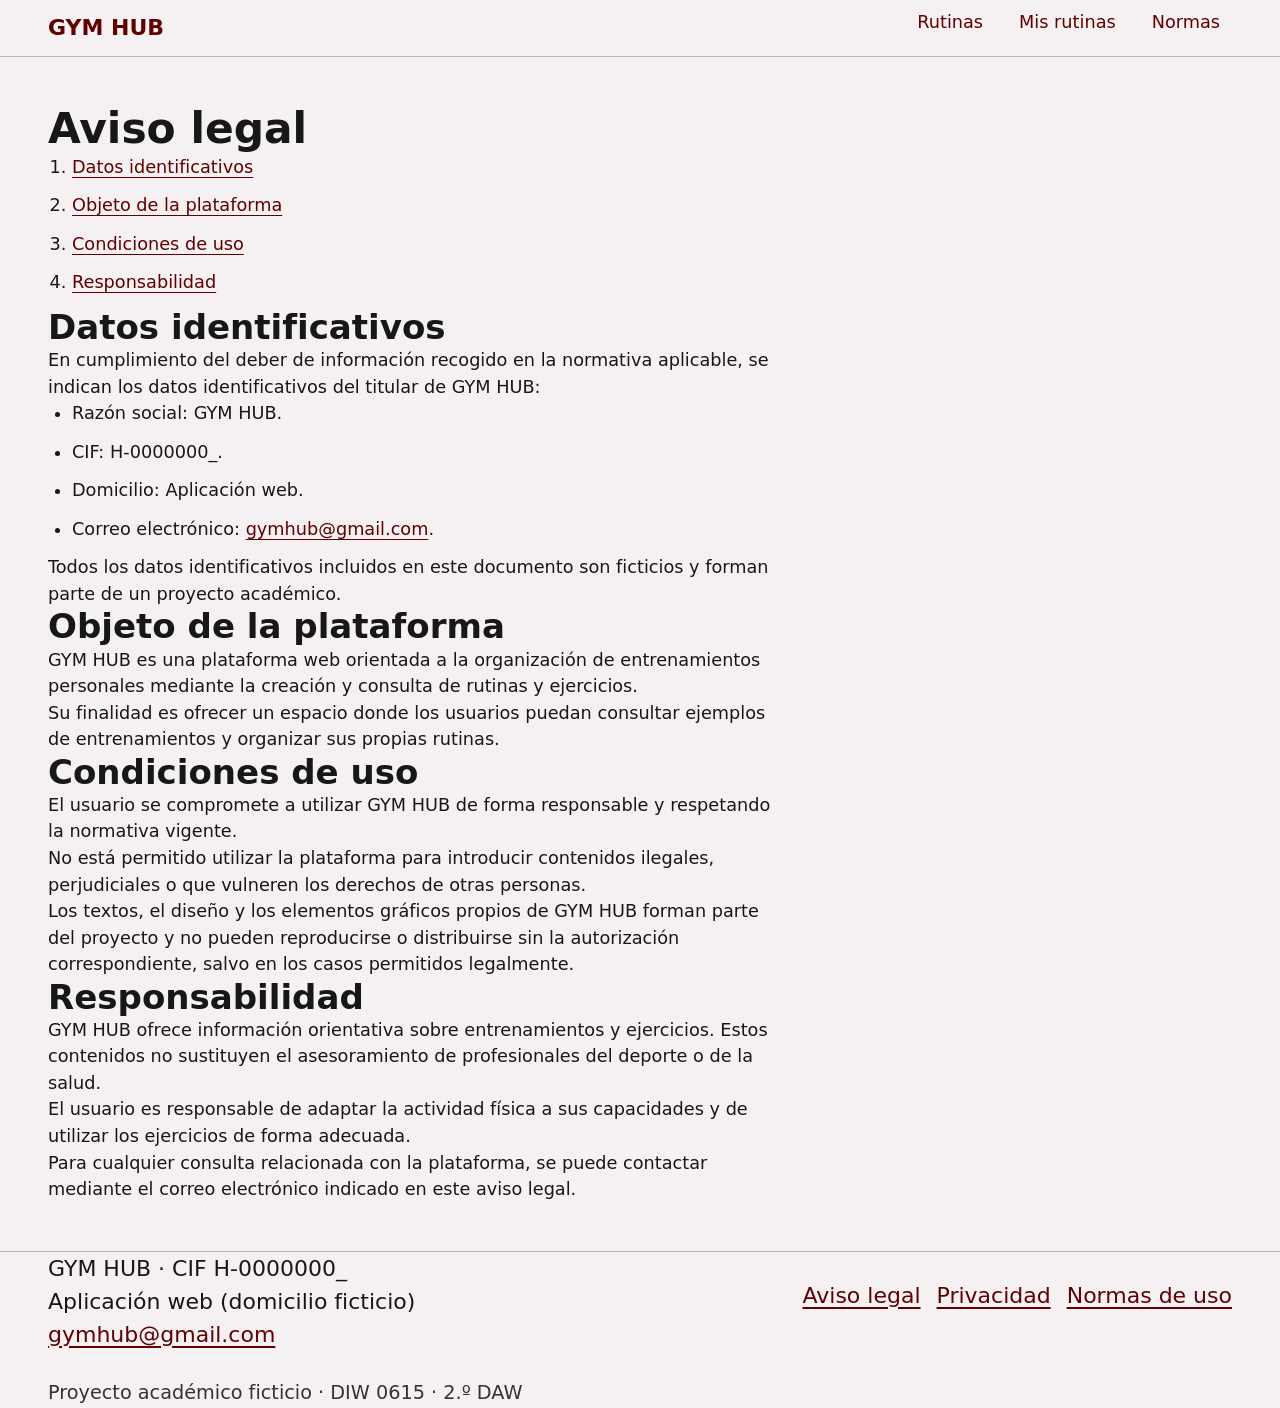
==== aviso-legal.html @ 75feb5da "S05: validación W3C de las 7 páginas" ====
<!doctype html>
<html lang="es">

<head>
    <meta charset="utf-8">
    <meta name="viewport" content="width=device-width, initial-scale=1">
    <title>Aviso legal · GYM HUB</title>
    <link rel="stylesheet" href="css/estilos.css">
</head>

<body>

    <a class="salto" href="#contenido">Saltar al contenido</a>

    <header class="cabecera">
        <div class="cabecera__interior contenedor">

            <a class="cabecera__marca" href="index.html">GYM HUB</a>

            <nav class="menu" aria-label="Principal">
                <ul class="menu__lista">
                    <li>
                        <a class="menu__enlace" href="index.html">Rutinas</a>
                    </li>
                    <li>
                        <a class="menu__enlace" href="mis-rutinas.html">Mis rutinas</a>
                    </li>
                    <li>
                        <a class="menu__enlace" href="normas.html">Normas</a>
                    </li>
                </ul>
            </nav>

        </div>
    </header>    
    
    <main id="contenido" class="contenedor">

        <article class="lectura">

            <h1>Aviso legal</h1>

            <nav aria-label="Índice del documento">
                <ol>
                    <li><a href="#datos-identificativos">Datos identificativos</a></li>
                    <li><a href="#objeto">Objeto de la plataforma</a></li>
                    <li><a href="#condiciones">Condiciones de uso</a></li>
                    <li><a href="#responsabilidad">Responsabilidad</a></li>
                </ol>
            </nav>

            <section id="datos-identificativos" aria-labelledby="titulo-datos">
                <h2 id="titulo-datos">Datos identificativos</h2>
                <p>En cumplimiento del deber de información recogido en la normativa aplicable, se indican los datos identificativos del titular de GYM HUB:</p>
                <ul>
                    <li>Razón social: GYM HUB.</li>
                    <li>CIF: H-0000000_.</li>
                    <li>Domicilio: Aplicación web.</li>
                    <li>Correo electrónico: <a href="mailto:gymhub@gmail.com">gymhub@gmail.com</a>.</li>
                </ul>
                <p>Todos los datos identificativos incluidos en este documento son ficticios y forman parte de un proyecto académico.</p>
            </section>

            <section id="objeto" aria-labelledby="titulo-objeto">
                <h2 id="titulo-objeto">Objeto de la plataforma</h2>
                <p>GYM HUB es una plataforma web orientada a la organización de entrenamientos personales mediante la creación y consulta de rutinas y ejercicios.</p>
                <p>Su finalidad es ofrecer un espacio donde los usuarios puedan consultar ejemplos de entrenamientos y organizar sus propias rutinas.</p>
            </section>

            <section id="condiciones" aria-labelledby="titulo-condiciones">
                <h2 id="titulo-condiciones">Condiciones de uso</h2>
                <p>El usuario se compromete a utilizar GYM HUB de forma responsable y respetando la normativa vigente.</p>
                <p>No está permitido utilizar la plataforma para introducir contenidos ilegales, perjudiciales o que vulneren los derechos de otras personas.</p>
                <p>Los textos, el diseño y los elementos gráficos propios de GYM HUB forman parte del proyecto y no pueden reproducirse o distribuirse sin la autorización correspondiente, salvo en los casos permitidos legalmente.</p>
            </section>

            <section id="responsabilidad" aria-labelledby="titulo-responsabilidad">
                <h2 id="titulo-responsabilidad">Responsabilidad</h2>
                <p>GYM HUB ofrece información orientativa sobre entrenamientos y ejercicios. Estos contenidos no sustituyen el asesoramiento de profesionales del deporte o de la salud.</p>
                <p>El usuario es responsable de adaptar la actividad física a sus capacidades y de utilizar los ejercicios de forma adecuada.</p>
                <p>Para cualquier consulta relacionada con la plataforma, se puede contactar mediante el correo electrónico indicado en este aviso legal.</p>
            </section>

        </article>
    </main>

    <footer class="pie">
        <div class="pie__interior contenedor">

            <address class="pie__datos">
                GYM HUB · CIF H-0000000_<br>
                Aplicación web (domicilio ficticio)<br>
                <a href="mailto:gymhub@gmail.com">gymhub@gmail.com</a>
            </address>

            <nav aria-label="Legal">
                <ul class="pie__enlaces">
                    <li>
                        <a href="aviso-legal.html">Aviso legal</a>
                    </li>
                    <li>
                        <a href="privacidad.html">Privacidad</a>
                    </li>
                    <li>
                        <a href="normas.html">Normas de uso</a>
                    </li>
                </ul>
            </nav>

            <p class="pie__nota">
                <small>Proyecto académico ficticio · DIW 0615 · 2.º DAW</small>
            </p>

        </div>
    </footer>

</body>
</html>
---- css/estilos.css ----
@layer reset, tokens, base, layout, components, utilities;
@layer tokens {
  :root {
    --color-fondo: light-dark(#f5f1f2, #171719);
    --color-superficie: light-dark(#f5f1f2, #222225);
    --color-texto: light-dark(#171719, #f5f1f2);
    --color-texto-suave: light-dark(#3a3034, #b8b1b4);
    --color-borde: light-dark(#b8b1b4, #3a3034);
    --color-borde-control: light-dark(#3a3034, #b8b1b4);
    --color-acento: light-dark(#610000, #ff3d3d);
    --color-acento-hover: light-dark(#610000, #ff3d3d);
    --color-sobre-acento: light-dark(#f5f1f2, #171719);
    --color-acento-tenue: light-dark(#f5f1f2, #3a0000);
    --color-exito: light-dark(#047857, #6ee7b7);
    --color-exito-tenue: light-dark(#ecfdf5, #022c22);
    --color-foco: light-dark(#610000, #ff3d3d);
    --paso-menos-1: clamp(0.8333rem, 0.8111rem + 0.099vw, 0.9rem);
    --paso-0: clamp(1rem, 0.9583rem + 0.185vw, 1.125rem);
    --paso-1: clamp(1.2rem, 1.1312rem + 0.306vw, 1.4063rem);
    --paso-2: clamp(1.44rem, 1.3341rem + 0.471vw, 1.7578rem);
    --paso-3: clamp(1.728rem, 1.5716rem + 0.695vw, 2.1973rem);
    --paso-4: clamp(2.0736rem, 1.8493rem + 0.997vw, 2.7466rem);
    --paso-5: clamp(2.4883rem, 2.1734rem + 1.4vw, 3.4332rem);
    --fuente-base: system-ui, -apple-system, 'Segoe UI', Roboto, sans-serif;
    --fuente-mono: ui-monospace, 'Cascadia Code', Menlo, monospace;
    --interlineado-titulo: 1.15;
    --interlineado-texto: 1.5;
    --espacio-3xs: 0.25rem;
    --espacio-2xs: 0.5rem;
    --espacio-xs: 0.75rem;
    --espacio-s: 1rem;
    --espacio-m: 1.5rem;
    --espacio-l: 2rem;
    --espacio-xl: 3rem;
    --espacio-2xl: 4rem;
    --radio-control: 0.5rem;
    --radio-tarjeta: 0.75rem;
    --radio-pildora: 999px;
    --sombra-tarjeta: 0 1px 2px rgb(15 23 42 / 0.08), 0 4px 12px rgb(15 23 42 / 0.06);
  }
  :where(:root) {
    color-scheme: light dark;
  }
  :where(:root:has([name=tema][value=claro]:checked)) {
    color-scheme: light;
  }
  :where(:root:has([name=tema][value=oscuro]:checked)) {
    color-scheme: dark;
  }
}
@layer reset {
  *,
  *::before,
  *::after {
    box-sizing: border-box;
  }
  * {
    margin: 0;
  }
  html {
    text-size-adjust: none;
  }
  body {
    min-block-size: 100dvh;
  }
  img,
  picture,
  svg,
  video {
    display: block;
    max-inline-size: 100%;
    block-size: auto;
  }
  input,
  button,
  textarea,
  select {
    font: inherit;
  }
  p,
  h1,
  h2,
  h3,
  h4 {
    overflow-wrap: break-word;
  }
  @media (prefers-reduced-motion: reduce) {
    *,
    *::before,
    *::after {
      transition-duration: 0.01ms !important;
      animation-duration: 0.01ms !important;
      animation-iteration-count: 1 !important;
    }
  }
}
@layer base {
  body {
    background-color: var(--color-fondo);
    color: var(--color-texto);
    font-family: var(--fuente-base);
    font-size: var(--paso-0);
    line-height: var(--interlineado-texto);
  }
  main {
    padding-block: var(--espacio-xl);
  }
  h1,
  h2,
  h3 {
    line-height: var(--interlineado-titulo);
    text-wrap: balance;
  }
  h1 {
    font-size: var(--paso-4);
  }
  h2 {
    font-size: var(--paso-3);
  }
  h3 {
    font-size: var(--paso-2);
  }
  a {
    color: var(--color-acento);
    text-underline-offset: 0.2em;
  }
  a:hover {
    text-decoration-thickness: 2px;
  }
  :focus-visible {
    outline: 3px solid var(--color-foco);
    outline-offset: 2px;
  }
  code {
    font-family: var(--fuente-mono);
    font-size: 0.9em;
  }
  p {
    max-inline-size: 65ch;
  }
  small {
    font-size: 0.875em;
    color: var(--color-texto-suave);
  }
  strong {
    font-weight: 700;
  }
  ul,
  ol {
    padding-inline-start: var(--espacio-m);
  }
  li {
    margin-block-end: var(--espacio-xs);
  }
  hr {
    border: 0;
    border-top: 1px solid var(--color-borde);
    margin-block: var(--espacio-l);
  }
  table {
    width: 100%;
    border-collapse: collapse;
  }
  th,
  td {
    padding: var(--espacio-xs);
    border-bottom: 1px solid var(--color-borde);
  }
  th {
    font-weight: 700;
    text-align: left;
  }
  td {
    text-align: right;
  }
  fieldset {
    border: 1px solid var(--color-borde-control);
    border-radius: var(--radio-control);
    padding: var(--espacio-s);
  }
  legend {
    font-weight: 700;
    padding-inline: var(--espacio-2xs);
  }
  label {
    display: block;
    margin-block-end: var(--espacio-2xs);
    font-weight: 600;
  }
  input,
  select {
    width: 100%;
    padding: var(--espacio-xs);
    border: 1px solid var(--color-borde-control);
    border-radius: var(--radio-control);
    background-color: var(--color-superficie);
    color: var(--color-texto);
    font: inherit;
  }
  min-block-size: 2.75rem;
  min-inline-size: 2.75rem;
}
@layer layout {
  .contenedor {
    inline-size: min(100% - 2 * var(--espacio-s), 75rem);
    margin-inline: auto;
  }
  @media (min-width: 64em) {
    .contenedor {
      inline-size: min(100% - 2 * var(--espacio-xl), 75rem);
    }
  }
}
@layer layout {
  .salto {
    position: absolute;
    inset-block-start: var(--espacio-s);
    inset-inline-start: var(--espacio-s);
    z-index: 10;
    padding: var(--espacio-xs);
    transform: translateY(-200%);
    background-color: var(--color-superficie);
    color: var(--color-texto);
  }
  .salto:focus {
    transform: translateY(0);
  }
  .cabecera {
    background-color: var(--color-superficie);
    border-bottom: 1px solid var(--color-borde);
  }
  .cabecera__interior {
    display: flex;
    align-items: center;
    justify-content: space-between;
    flex-wrap: wrap;
    gap: var(--espacio-s);
  }
  .cabecera__marca {
    font-size: var(--paso-1);
    font-weight: 700;
    text-decoration: none;
  }
  .menu__lista {
    display: flex;
    flex-wrap: wrap;
    gap: var(--espacio-xs);
    margin: 0;
    padding: 0;
    list-style: none;
  }
  .menu__enlace {
    display: inline-flex;
    align-items: center;
    justify-content: center;
    padding-inline: var(--espacio-xs);
    text-decoration: none;
    min-block-size: 2.75rem;
    min-inline-size: 2.75rem;
  }
  .menu__enlace[aria-current=page] {
    font-weight: 700;
    text-decoration: underline;
    text-decoration-thickness: 2px;
  }
}
@layer layout {
  .pie {
    border-top: 1px solid var(--color-borde);
    font-size: var(--paso-1);
  }
  .pie__interior {
    display: flex;
    flex-wrap: wrap;
    align-items: center;
    justify-content: space-between;
    gap: var(--espacio-m);
  }
  .pie__datos {
    font-style: normal;
  }
  .pie__enlaces {
    display: flex;
    flex-wrap: wrap;
    gap: var(--espacio-s);
    margin: 0;
    padding: 0;
    list-style: none;
  }
  .pie__nota {
    flex-basis: 100%;
  }
}
@layer layout {
  .hueco {
    padding: var(--espacio-l);
    border: 1px dashed var(--color-borde-control);
    color: var(--color-texto-suave);
  }
}
@layer components {
  .boton {
    min-block-size: 2.75rem;
    min-inline-size: 2.75rem;
    display: inline-flex;
    gap: var(--espacio-2xs);
    align-items: center;
    justify-content: center;
    padding-block: var(--espacio-xs);
    padding-inline: var(--espacio-m);
    border: 2px solid transparent;
    border-radius: var(--radio-control);
    background-color: var(--color-acento);
    color: var(--color-sobre-acento);
    font-weight: 700;
    text-decoration: none;
    cursor: pointer;
    transition: background-color 150ms ease;
  }
  .boton:hover {
    background-color: var(--color-acento-hover);
  }
  .boton:focus-visible {
    outline: 3px solid var(--color-foco);
    outline-offset: 2px;
  }
  .boton:disabled {
    opacity: 0.5;
    cursor: not-allowed;
  }
  .boton--bloque {
    inline-size: 100%;
  }
  .boton--secundario {
    border-color: currentcolor;
    background-color: transparent;
    color: var(--color-acento);
  }
  .boton--secundario:hover {
    background-color: var(--color-acento-tenue);
  }
  .boton--dorado {
    border-color: var(--color-dorado);
    background-color: var(--color-dorado);
    color: var(--color-neutro-900);
  }
  .boton--dorado:hover {
    background-color: var(--color-dorado);
    filter: brightness(0.9);
  }
}
@layer components {
  .turno {
    display: grid;
    gap: var(--espacio-3xs);
    padding: var(--espacio-s);
    border: 1px solid var(--color-borde);
    border-radius: var(--radio-tarjeta);
    background-color: var(--color-superficie);
    color: var(--color-texto);
    cursor: pointer;
    min-block-size: 44px;
  }
  .turno .turno__control {
    position: absolute;
    inline-size: 1px;
    block-size: 1px;
    opacity: 0;
  }
  .turno .turno__hora {
    font-weight: 700;
  }
  .turno .turno__estado {
    color: var(--color-texto-suave);
    font-size: 0.875rem;
  }
  .turno:has(:checked) {
    border: 2px solid var(--color-acento);
    background-color: var(--color-acento-tenue);
  }
  .turno:has(:disabled) {
    opacity: 0.55;
    cursor: not-allowed;
    border-style: dashed;
  }
  .turno:has(:focus-visible) {
    outline: 3px solid var(--color-foco);
    outline-offset: 2px;
  }
}
@layer components {
  .guia {
    display: grid;
    gap: var(--espacio-xl);
    padding-block: var(--espacio-l);
  }
  .guia__seccion {
    display: grid;
    gap: var(--espacio-s);
  }
  .guia__desplazable {
    overflow-x: auto;
  }
  .guia__tabla {
    inline-size: 100%;
    border-collapse: collapse;
  }
  .guia__tabla th,
  .guia__tabla td {
    padding: var(--espacio-2xs);
    border-block-end: 1px solid var(--color-borde);
    text-align: start;
    vertical-align: middle;
  }
  .guia__tabla code {
    white-space: nowrap;
  }
  .guia__tipo {
    line-height: var(--interlineado-titulo);
  }
  .guia__tipo:nth-of-type(2) {
    font-size: var(--paso-5);
  }
  .guia__tipo:nth-of-type(3) {
    font-size: var(--paso-4);
  }
  .guia__tipo:nth-of-type(4) {
    font-size: var(--paso-3);
  }
  .guia__tipo:nth-of-type(5) {
    font-size: var(--paso-2);
  }
  .guia__tipo:nth-of-type(6) {
    font-size: var(--paso-1);
  }
  .guia__tipo:nth-of-type(7) {
    font-size: var(--paso-0);
  }
  .guia__tipo:nth-of-type(8) {
    font-size: var(--paso-menos-1);
  }
  .guia__fila {
    display: flex;
    flex-wrap: wrap;
    gap: var(--espacio-s);
    align-items: center;
  }
  .guia-cabecera {
    display: flex;
    flex-wrap: wrap;
    gap: var(--espacio-s);
    align-items: center;
    justify-content: space-between;
    padding-block: var(--espacio-s);
    border-block-end: 1px solid var(--color-borde);
  }
  .muestra {
    display: block;
    inline-size: 3rem;
    block-size: 3rem;
    border: 1px solid var(--color-borde);
    border-radius: var(--radio-control);
    background-color: var(--muestra);
  }
  .barra {
    display: block;
    inline-size: var(--ancho);
    block-size: var(--espacio-s);
    border-radius: var(--radio-control);
    background-color: var(--color-acento);
  }
  .selector-tema {
    display: flex;
    gap: var(--espacio-s);
    align-items: center;
    border: 0;
    padding: 0;
  }
  .selector-tema legend {
    float: inline-start;
    margin-inline-end: var(--espacio-2xs);
    font-weight: 700;
  }
}
@layer components {
  .invitados {
    border: 1px solid var(--color-borde);
    border-radius: var(--radio-tarjeta);
    padding: var(--espacio-s);
    background-color: var(--color-superficie);
    color: var(--color-texto);
  }
  .invitados__opciones {
    display: flex;
    gap: var(--espacio-xs);
    flex-wrap: wrap;
    align-items: center;
  }
  .invitados__opcion {
    display: flex;
    align-items: center;
    justify-content: center;
    padding-inline: var(--espacio-s);
    border: 1px solid var(--color-borde-control);
    border-radius: var(--radio-control);
    cursor: pointer;
    min-block-size: 2.75rem;
    min-inline-size: 2.75rem;
  }
  .invitados__opcion:has(:checked) {
    border: 2px solid var(--color-acento);
    background-color: var(--color-acento-tenue);
    color: var(--color-texto);
    font-weight: 700;
  }
  .invitados__opcion:has(:focus-visible) {
    outline: 3px solid var(--color-foco);
    outline-offset: 2px;
  }
}
@layer components {
  .aviso {
    border: 1px solid var(--color-acento);
    background-color: var(--color-acento-tenue);
    padding: var(--espacio-s);
    border-radius: var(--radio-tarjeta);
    color: var(--color-texto);
  }
  .aviso__concepto {
    font-family: var(--fuente-mono);
  }
}
@layer utilities {
  .visualmente-oculto {
    position: absolute !important;
    inline-size: 1px !important;
    block-size: 1px !important;
    overflow: hidden !important;
    clip-path: inset(50%) !important;
    white-space: nowrap !important;
  }
}
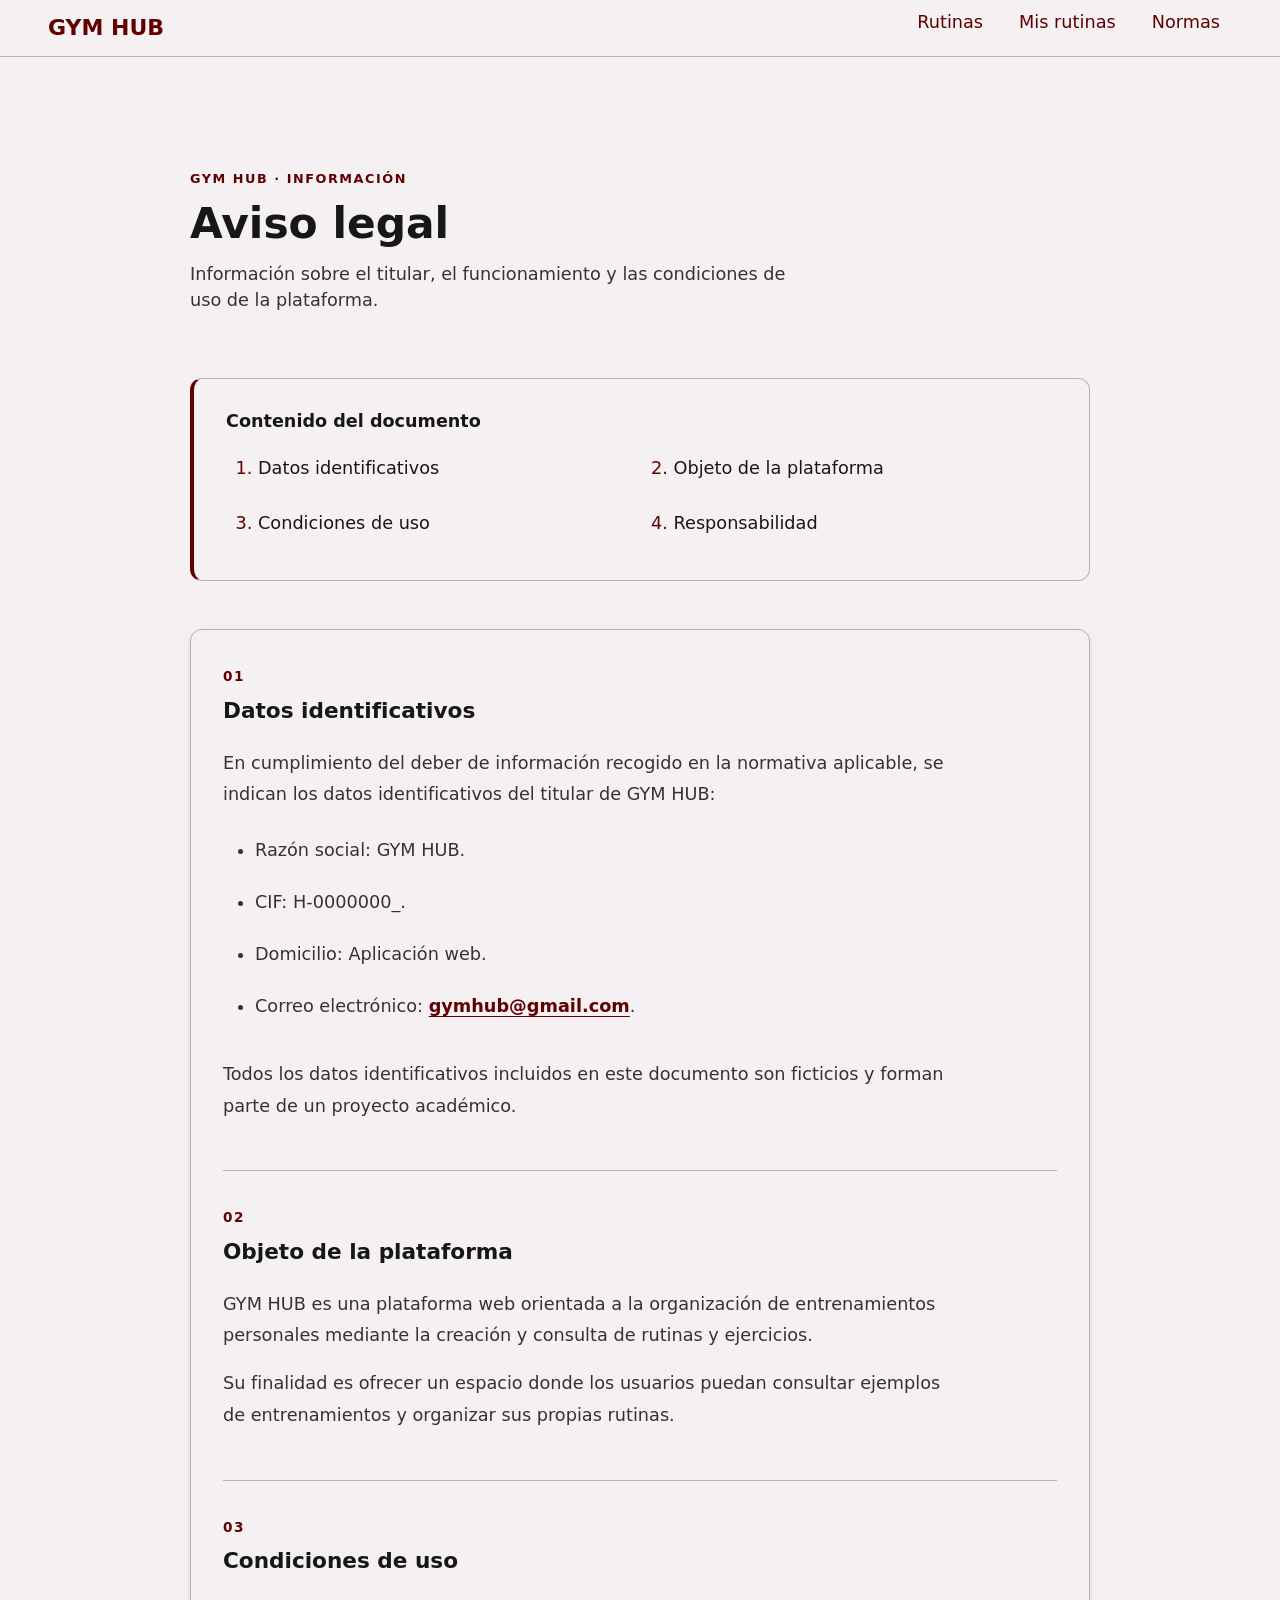
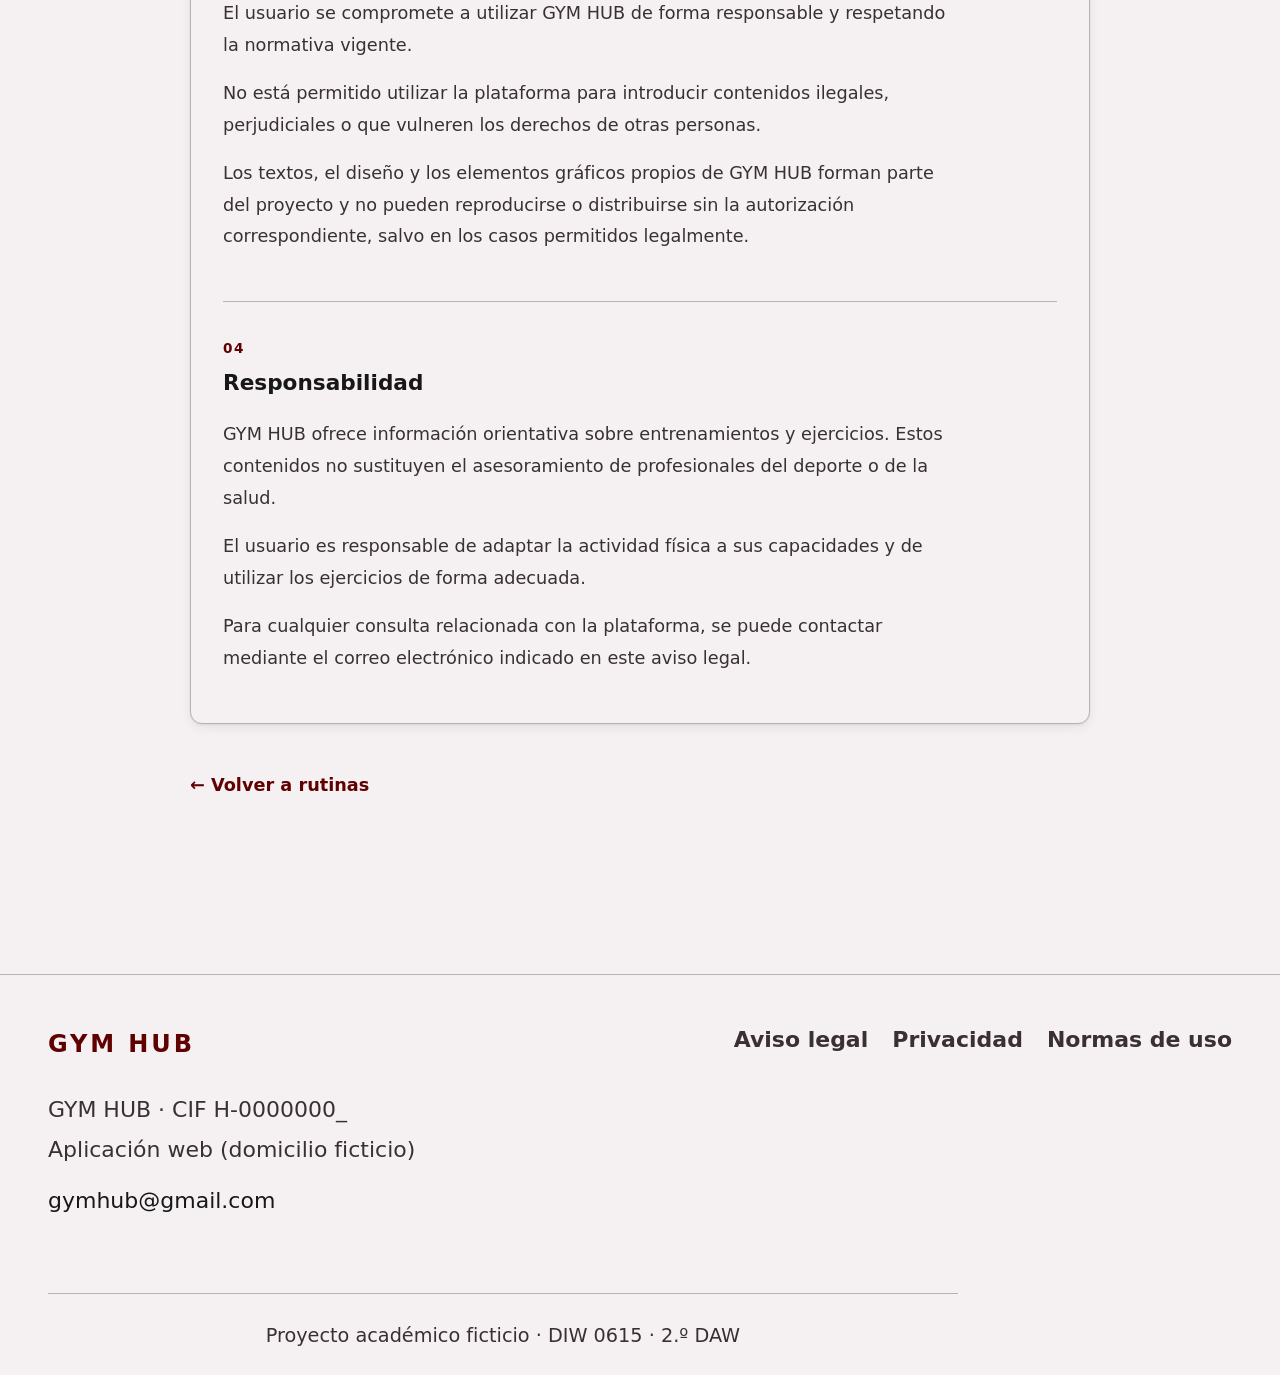
==== commit d3ca0ac7: "mejora estilo css html" ====
--- a/aviso-legal.html
+++ b/aviso-legal.html
@@ -34,13 +34,20 @@
         </div>
     </header>    
     
+    
     <main id="contenido" class="contenedor">
+        <article class="documento-legal">
 
-        <article class="lectura">
+            <header class="documento-legal__cabecera">
+                <p class="mis-rutinas__etiqueta">GYM HUB · INFORMACIÓN</p>
+                <h1>Aviso legal</h1>
+                <p class="mis-rutinas__descripcion">
+                    Información sobre el titular, el funcionamiento y las condiciones de uso de la plataforma.
+                </p>
+            </header>
 
-            <h1>Aviso legal</h1>
-
-            <nav aria-label="Índice del documento">
+            <nav class="documento-legal__indice" aria-label="Índice del documento">
+                <h2>Contenido del documento</h2>
                 <ol>
                     <li><a href="#datos-identificativos">Datos identificativos</a></li>
                     <li><a href="#objeto">Objeto de la plataforma</a></li>
@@ -49,40 +56,51 @@
                 </ol>
             </nav>
 
-            <section id="datos-identificativos" aria-labelledby="titulo-datos">
-                <h2 id="titulo-datos">Datos identificativos</h2>
-                <p>En cumplimiento del deber de información recogido en la normativa aplicable, se indican los datos identificativos del titular de GYM HUB:</p>
-                <ul>
-                    <li>Razón social: GYM HUB.</li>
-                    <li>CIF: H-0000000_.</li>
-                    <li>Domicilio: Aplicación web.</li>
-                    <li>Correo electrónico: <a href="mailto:gymhub@gmail.com">gymhub@gmail.com</a>.</li>
-                </ul>
-                <p>Todos los datos identificativos incluidos en este documento son ficticios y forman parte de un proyecto académico.</p>
-            </section>
+            <div class="documento-legal__contenido">
+                <section id="datos-identificativos" aria-labelledby="titulo-datos">
+                    <span class="documento-legal__numero">01</span>
+                    <h2 id="titulo-datos">Datos identificativos</h2>
+                    <p>En cumplimiento del deber de información recogido en la normativa aplicable, se indican los datos identificativos del titular de GYM HUB:</p>
+                    <ul>
+                        <li>Razón social: GYM HUB.</li>
+                        <li>CIF: H-0000000_.</li>
+                        <li>Domicilio: Aplicación web.</li>
+                        <li>Correo electrónico: <a href="mailto:gymhub@gmail.com">gymhub@gmail.com</a>.</li>
+                    </ul>
+                    <p>Todos los datos identificativos incluidos en este documento son ficticios y forman parte de un proyecto académico.</p>
+                </section>
 
-            <section id="objeto" aria-labelledby="titulo-objeto">
-                <h2 id="titulo-objeto">Objeto de la plataforma</h2>
-                <p>GYM HUB es una plataforma web orientada a la organización de entrenamientos personales mediante la creación y consulta de rutinas y ejercicios.</p>
-                <p>Su finalidad es ofrecer un espacio donde los usuarios puedan consultar ejemplos de entrenamientos y organizar sus propias rutinas.</p>
-            </section>
+                <section id="objeto" aria-labelledby="titulo-objeto">
+                    <span class="documento-legal__numero">02</span>
+                    <h2 id="titulo-objeto">Objeto de la plataforma</h2>
+                    <p>GYM HUB es una plataforma web orientada a la organización de entrenamientos personales mediante la creación y consulta de rutinas y ejercicios.</p>
+                    <p>Su finalidad es ofrecer un espacio donde los usuarios puedan consultar ejemplos de entrenamientos y organizar sus propias rutinas.</p>
+                </section>
 
-            <section id="condiciones" aria-labelledby="titulo-condiciones">
-                <h2 id="titulo-condiciones">Condiciones de uso</h2>
-                <p>El usuario se compromete a utilizar GYM HUB de forma responsable y respetando la normativa vigente.</p>
-                <p>No está permitido utilizar la plataforma para introducir contenidos ilegales, perjudiciales o que vulneren los derechos de otras personas.</p>
-                <p>Los textos, el diseño y los elementos gráficos propios de GYM HUB forman parte del proyecto y no pueden reproducirse o distribuirse sin la autorización correspondiente, salvo en los casos permitidos legalmente.</p>
-            </section>
+                <section id="condiciones" aria-labelledby="titulo-condiciones">
+                    <span class="documento-legal__numero">03</span>
+                    <h2 id="titulo-condiciones">Condiciones de uso</h2>
+                    <p>El usuario se compromete a utilizar GYM HUB de forma responsable y respetando la normativa vigente.</p>
+                    <p>No está permitido utilizar la plataforma para introducir contenidos ilegales, perjudiciales o que vulneren los derechos de otras personas.</p>
+                    <p>Los textos, el diseño y los elementos gráficos propios de GYM HUB forman parte del proyecto y no pueden reproducirse o distribuirse sin la autorización correspondiente, salvo en los casos permitidos legalmente.</p>
+                </section>
 
-            <section id="responsabilidad" aria-labelledby="titulo-responsabilidad">
-                <h2 id="titulo-responsabilidad">Responsabilidad</h2>
-                <p>GYM HUB ofrece información orientativa sobre entrenamientos y ejercicios. Estos contenidos no sustituyen el asesoramiento de profesionales del deporte o de la salud.</p>
-                <p>El usuario es responsable de adaptar la actividad física a sus capacidades y de utilizar los ejercicios de forma adecuada.</p>
-                <p>Para cualquier consulta relacionada con la plataforma, se puede contactar mediante el correo electrónico indicado en este aviso legal.</p>
-            </section>
+                <section id="responsabilidad" aria-labelledby="titulo-responsabilidad">
+                    <span class="documento-legal__numero">04</span>
+                    <h2 id="titulo-responsabilidad">Responsabilidad</h2>
+                    <p>GYM HUB ofrece información orientativa sobre entrenamientos y ejercicios. Estos contenidos no sustituyen el asesoramiento de profesionales del deporte o de la salud.</p>
+                    <p>El usuario es responsable de adaptar la actividad física a sus capacidades y de utilizar los ejercicios de forma adecuada.</p>
+                    <p>Para cualquier consulta relacionada con la plataforma, se puede contactar mediante el correo electrónico indicado en este aviso legal.</p>
+                </section>
+            </div>
+
+            <p class="documento-legal__volver">
+                <a href="index.html">← Volver a rutinas</a>
+            </p>
 
         </article>
     </main>
+
 
     <footer class="pie">
         <div class="pie__interior contenedor">
--- a/css/estilos.css
+++ b/css/estilos.css
@@ -266,29 +266,92 @@
 }
 @layer layout {
   .pie {
+    margin-top: var(--espacio-2xl);
+    padding-block: var(--espacio-xl) var(--espacio-m);
+    background: var(--color-superficie);
     border-top: 1px solid var(--color-borde);
     font-size: var(--paso-1);
   }
   .pie__interior {
+    display: grid;
+    grid-template-columns: 1.2fr 1fr;
+    align-items: start;
+    gap: var(--espacio-xl);
+  }
+  .pie__datos {
+    display: grid;
+    gap: var(--espacio-xs);
+    color: var(--color-texto-suave);
+    font-style: normal;
+    line-height: 1.8;
+  }
+  .pie__datos::before {
+    content: "GYM HUB";
+    margin-bottom: var(--espacio-xs);
+    color: var(--color-acento);
+    font-size: 1.5rem;
+    font-weight: 800;
+    letter-spacing: 0.12em;
+  }
+  .pie__datos a {
+    width: fit-content;
+    color: var(--color-texto);
+    text-decoration: none;
+    transition: color 180ms ease;
+  }
+  .pie__datos a:hover {
+    color: var(--color-acento);
+  }
+  .pie__interior nav {
+    justify-self: end;
+  }
+  .pie__enlaces {
     display: flex;
     flex-wrap: wrap;
-    align-items: center;
-    justify-content: space-between;
+    justify-content: flex-end;
     gap: var(--espacio-m);
-  }
-  .pie__datos {
-    font-style: normal;
-  }
-  .pie__enlaces {
-    display: flex;
-    flex-wrap: wrap;
-    gap: var(--espacio-s);
     margin: 0;
     padding: 0;
     list-style: none;
   }
+  .pie__enlaces a {
+    color: var(--color-texto-suave);
+    font-weight: 600;
+    text-decoration: none;
+    transition: color 180ms ease;
+  }
+  .pie__enlaces a:hover {
+    color: var(--color-acento);
+  }
   .pie__nota {
-    flex-basis: 100%;
+    grid-column: 1/-1;
+    margin-top: var(--espacio-m);
+    padding-top: var(--espacio-m);
+    color: var(--color-texto-suave);
+    border-top: 1px solid var(--color-borde);
+    text-align: center;
+  }
+  @media (max-width: 700px) {
+    .pie__interior {
+      grid-template-columns: 1fr;
+      gap: var(--espacio-l);
+    }
+    .pie__interior nav {
+      justify-self: start;
+    }
+    .pie__enlaces {
+      justify-content: flex-start;
+      gap: var(--espacio-s) var(--espacio-m);
+    }
+    .pie__nota {
+      margin-top: 0;
+    }
+  }
+  @media (prefers-reduced-motion: reduce) {
+    .pie__datos a,
+    .pie__enlaces a {
+      transition: none;
+    }
   }
 }
 @layer layout {
@@ -528,6 +591,396 @@
   }
   .aviso__concepto {
     font-family: var(--fuente-mono);
+  }
+}
+@layer components {
+  .mis-rutinas {
+    padding-block: 4rem;
+  }
+  .mis-rutinas__cabecera {
+    display: flex;
+    align-items: center;
+    justify-content: space-between;
+    gap: 2rem;
+    margin-bottom: 4rem;
+  }
+  .mis-rutinas__etiqueta {
+    color: var(--color-acento);
+    font-size: 0.8rem;
+    font-weight: 700;
+    letter-spacing: 0.12em;
+  }
+  .mis-rutinas__descripcion {
+    max-width: 600px;
+    color: var(--color-texto-suave);
+  }
+  .lista-rutinas__cabecera {
+    display: flex;
+    align-items: center;
+    justify-content: space-between;
+    gap: 1.5rem;
+    margin-bottom: 2rem;
+  }
+  .lista-rutinas__cabecera p {
+    color: var(--color-texto-suave);
+    font-size: 0.9rem;
+  }
+  .lista-rutinas__rejilla {
+    display: grid;
+    grid-template-columns: repeat(2, minmax(0, 1fr));
+    gap: 2rem;
+  }
+  .tarjeta-rutina {
+    display: flex;
+    flex-direction: column;
+    justify-content: space-between;
+    min-height: 250px;
+    padding: 2rem;
+    background: var(--color-superficie);
+    border: 1px solid var(--color-borde);
+    border-radius: 0.75rem;
+    box-shadow: 0 1px 2px rgb(15 23 42 / 0.08), 0 4px 12px rgb(15 23 42 / 0.06);
+    transition: transform 180ms ease, border-color 180ms ease;
+  }
+  .tarjeta-rutina:hover {
+    transform: translateY(-4px);
+    border-color: var(--color-acento);
+  }
+  .tarjeta-rutina__superior {
+    display: flex;
+    align-items: center;
+    justify-content: space-between;
+    gap: 1rem;
+  }
+  .tarjeta-rutina__icono {
+    display: grid;
+    place-items: center;
+    width: 46px;
+    height: 46px;
+    color: var(--color-sobre-acento);
+    background: var(--color-acento);
+    border-radius: 0.5rem;
+    font-weight: 700;
+  }
+  .tarjeta-rutina__nivel {
+    padding: 0.5rem 1rem;
+    color: var(--color-acento);
+    background: var(--color-acento-tenue);
+    border-radius: 999px;
+    font-size: 0.8rem;
+    font-weight: 600;
+  }
+  .tarjeta-rutina__contenido {
+    margin-block: 2rem;
+  }
+  .tarjeta-rutina__categoria {
+    color: var(--color-texto-suave);
+    font-size: 0.75rem;
+    font-weight: 700;
+    letter-spacing: 0.1em;
+  }
+  .tarjeta-rutina__contenido h3 {
+    margin-block: 0.5rem;
+    color: var(--color-texto);
+    font-size: 1.4rem;
+  }
+  .tarjeta-rutina__descripcion {
+    color: var(--color-texto-suave);
+    line-height: 1.6;
+  }
+  .tarjeta-rutina__pie {
+    display: flex;
+    align-items: center;
+    justify-content: space-between;
+    gap: 1rem;
+    padding-top: 1.5rem;
+    border-top: 1px solid var(--color-borde);
+    font-size: 0.85rem;
+  }
+  .tarjeta-rutina__pie > span {
+    color: var(--color-texto-suave);
+    font-weight: 700;
+    letter-spacing: 0.08em;
+  }
+  .tarjeta-rutina__pie a,
+  .mis-rutinas__volver a {
+    color: var(--color-acento);
+    font-weight: 600;
+    text-decoration: none;
+  }
+  .tarjeta-rutina__pie :where(a:hover),
+  .mis-rutinas__volver :where(a:hover) {
+    text-decoration: underline;
+  }
+  .mis-rutinas__volver {
+    margin-top: 3rem;
+  }
+  @media (max-width: 700px) {
+    .mis-rutinas__cabecera {
+      align-items: flex-start;
+      flex-direction: column;
+    }
+    .lista-rutinas__rejilla {
+      grid-template-columns: 1fr;
+    }
+    .lista-rutinas__cabecera {
+      align-items: flex-start;
+      flex-direction: column;
+      gap: 0.5rem;
+    }
+  }
+  @media (prefers-reduced-motion: reduce) {
+    .tarjeta-rutina {
+      transition: none;
+    }
+    .tarjeta-rutina:hover {
+      transform: none;
+    }
+  }
+}
+@layer components {
+  .crear-rutina {
+    padding-block: 4rem;
+  }
+  .crear-rutina__cabecera {
+    margin-bottom: 4rem;
+  }
+  .formulario-rutina {
+    display: grid;
+    gap: 3rem;
+    max-width: 1000px;
+    margin-inline: auto;
+  }
+  .formulario-rutina__seccion {
+    padding: 2rem;
+    background: var(--color-superficie);
+    border: 1px solid var(--color-borde);
+    border-radius: 0.75rem;
+    box-shadow: 0 1px 2px rgb(15 23 42 / 0.08), 0 4px 12px rgb(15 23 42 / 0.06);
+  }
+  .formulario-rutina__titulo {
+    display: flex;
+    align-items: center;
+    gap: 1.5rem;
+    margin-bottom: 2rem;
+  }
+  .formulario-rutina__titulo h2 {
+    margin-bottom: 0.5rem;
+  }
+  .formulario-rutina__titulo p {
+    color: var(--color-texto-suave);
+    font-size: 0.9rem;
+  }
+  .formulario-rutina__campos {
+    display: grid;
+    gap: 1.5rem;
+  }
+  .campo-rutina {
+    display: grid;
+    gap: 0.5rem;
+  }
+  .campo-rutina label {
+    color: var(--color-texto);
+    font-weight: 600;
+  }
+  .campo-rutina input,
+  .campo-rutina textarea,
+  .campo-rutina select {
+    width: 100%;
+    padding: 1rem;
+    color: var(--color-texto);
+    background: var(--color-fondo);
+    border: 1px solid var(--color-borde);
+    border-radius: 0.5rem;
+    font: inherit;
+  }
+  .campo-rutina input:focus,
+  .campo-rutina textarea:focus,
+  .campo-rutina select:focus {
+    border-color: var(--color-acento);
+    outline: 2px solid var(--color-acento-tenue);
+    outline-offset: 2px;
+  }
+  .campo-rutina textarea {
+    resize: vertical;
+  }
+  .selector-ejercicios__grupos {
+    display: grid;
+    grid-template-columns: repeat(2, minmax(0, 1fr));
+    gap: 1.5rem;
+  }
+  .grupo-muscular {
+    min-width: 0;
+    padding: 1.5rem;
+    border: 1px solid var(--color-borde);
+    border-radius: 0.5rem;
+  }
+  .grupo-muscular legend {
+    padding-inline: 0.5rem;
+    color: var(--color-acento);
+    font-weight: 700;
+  }
+  .ejercicio-opcion {
+    display: flex;
+    align-items: center;
+    gap: 1rem;
+    padding-block: 0.75rem;
+    color: var(--color-texto);
+    cursor: pointer;
+  }
+  .ejercicio-opcion input {
+    width: 18px;
+    height: 18px;
+    accent-color: var(--color-acento);
+  }
+  .formulario-rutina__acciones {
+    display: flex;
+    align-items: center;
+    justify-content: flex-end;
+    gap: 1.5rem;
+  }
+  .formulario-rutina__acciones > a {
+    color: var(--color-texto-suave);
+    font-weight: 600;
+    text-decoration: none;
+  }
+  .formulario-rutina__acciones > a:hover {
+    color: var(--color-acento);
+    text-decoration: underline;
+  }
+  @media (max-width: 700px) {
+    .formulario-rutina__seccion {
+      padding: 1.5rem;
+    }
+    .selector-ejercicios__grupos {
+      grid-template-columns: 1fr;
+    }
+    .formulario-rutina__acciones {
+      align-items: stretch;
+      flex-direction: column-reverse;
+    }
+    .formulario-rutina__acciones > a {
+      text-align: center;
+      padding-block: 1rem;
+    }
+  }
+}
+@layer components {
+  .documento-legal {
+    max-width: 900px;
+    margin-inline: auto;
+    padding-block: 4rem;
+  }
+  .documento-legal__cabecera {
+    margin-bottom: 4rem;
+  }
+  .documento-legal__cabecera h1 {
+    margin-block: 0.75rem;
+  }
+  .documento-legal__indice {
+    margin-bottom: 3rem;
+    padding: 2rem;
+    background: var(--color-superficie);
+    border: 1px solid var(--color-borde);
+    border-left: 4px solid var(--color-acento);
+    border-radius: 0.75rem;
+  }
+  .documento-legal__indice h2 {
+    margin-bottom: 1.5rem;
+    font-size: 1.1rem;
+  }
+  .documento-legal__indice ol {
+    display: grid;
+    grid-template-columns: repeat(2, minmax(0, 1fr));
+    gap: 1rem 2rem;
+    padding-left: 2rem;
+  }
+  .documento-legal__indice li {
+    color: var(--color-acento);
+  }
+  .documento-legal__indice a {
+    color: var(--color-texto);
+    text-decoration: none;
+    transition: color 180ms ease;
+  }
+  .documento-legal__indice a:hover {
+    color: var(--color-acento);
+    text-decoration: underline;
+  }
+  .documento-legal__contenido {
+    padding: 2rem;
+    background: var(--color-superficie);
+    border: 1px solid var(--color-borde);
+    border-radius: 0.75rem;
+    box-shadow: 0 1px 2px rgb(15 23 42 / 0.08), 0 4px 12px rgb(15 23 42 / 0.06);
+  }
+  .documento-legal__contenido section {
+    position: relative;
+    padding-block: 2rem;
+    border-bottom: 1px solid var(--color-borde);
+  }
+  .documento-legal__contenido section:first-child {
+    padding-top: 0;
+  }
+  .documento-legal__contenido section:last-child {
+    padding-bottom: 0;
+    border-bottom: 0;
+  }
+  .documento-legal__numero {
+    display: inline-block;
+    margin-bottom: 0.75rem;
+    color: var(--color-acento);
+    font-size: 0.85rem;
+    font-weight: 700;
+    letter-spacing: 0.12em;
+  }
+  .documento-legal__contenido h2 {
+    margin-bottom: 1.5rem;
+    color: var(--color-texto);
+    font-size: 1.35rem;
+  }
+  .documento-legal__contenido p,
+  .documento-legal__contenido li {
+    color: var(--color-texto-suave);
+    line-height: 1.8;
+  }
+  .documento-legal__contenido p {
+    margin-bottom: 1rem;
+  }
+  .documento-legal__contenido ul {
+    display: grid;
+    gap: 0.5rem;
+    margin-block: 1.5rem;
+    padding-left: 2rem;
+  }
+  .documento-legal__contenido a {
+    color: var(--color-acento);
+    font-weight: 600;
+  }
+  .documento-legal__volver {
+    margin-top: 3rem;
+  }
+  .documento-legal__volver a {
+    color: var(--color-acento);
+    font-weight: 600;
+    text-decoration: none;
+  }
+  .documento-legal__volver a:hover {
+    text-decoration: underline;
+  }
+  @media (max-width: 700px) {
+    .documento-legal__indice,
+    .documento-legal__contenido {
+      padding: 1.5rem;
+    }
+    .documento-legal__indice ol {
+      grid-template-columns: 1fr;
+    }
+  }
+  @media (prefers-reduced-motion: reduce) {
+    .documento-legal__indice a {
+      transition: none;
+    }
   }
 }
 @layer utilities {
